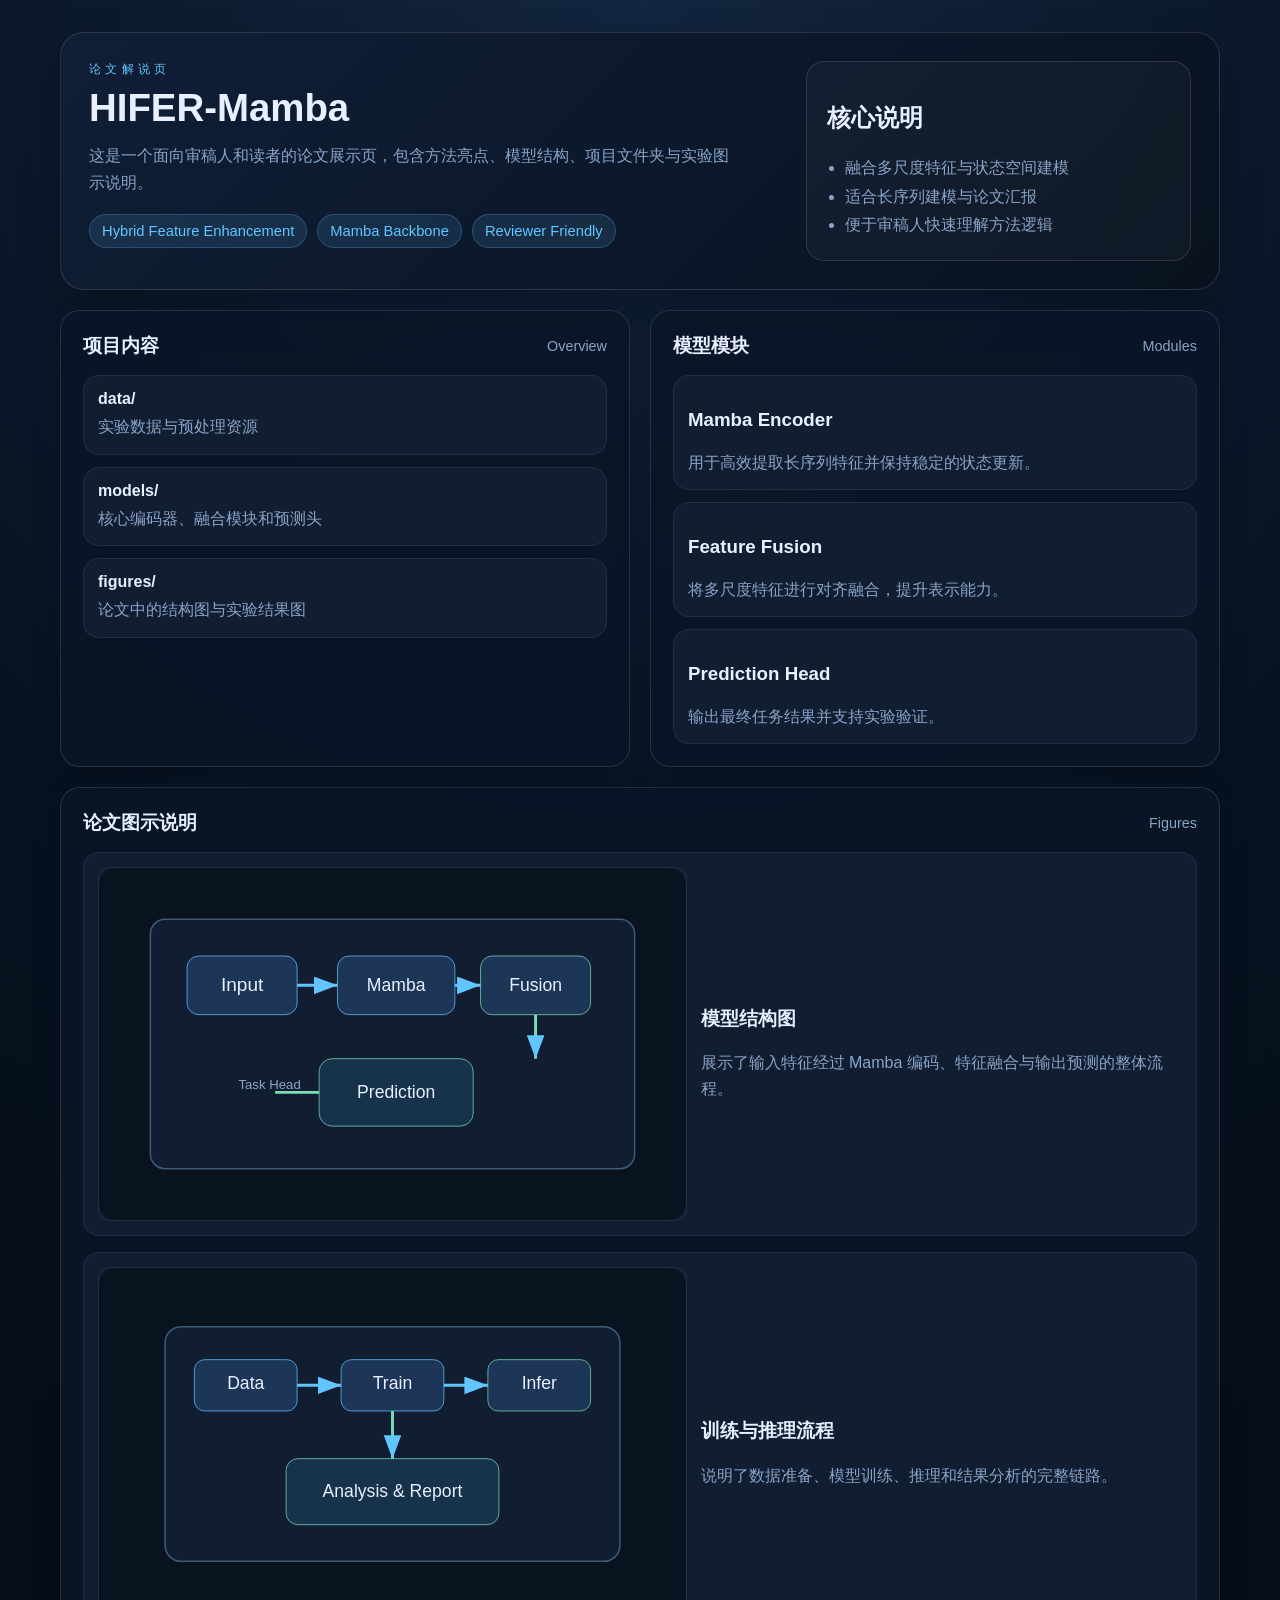
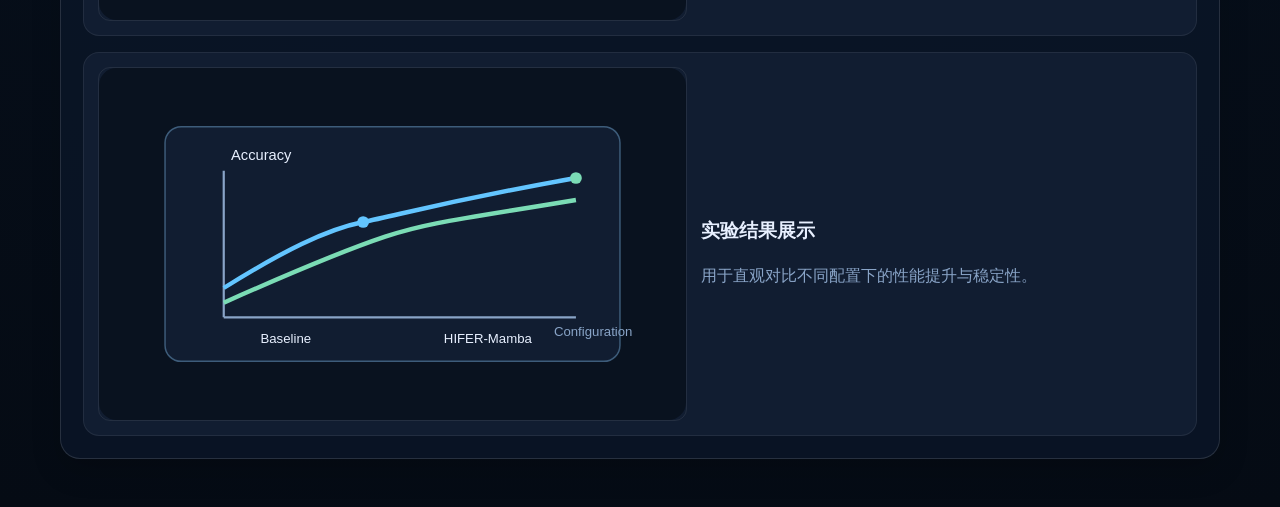
==== docs/index.html @ e65b1238 "Add paper-style project introduction page" ====
<!DOCTYPE html>
<html lang="zh-CN">
  <head>
    <meta charset="UTF-8" />
    <meta name="viewport" content="width=device-width, initial-scale=1.0" />
    <title>HIFER-Mamba 论文解说页</title>
    <link rel="stylesheet" href="../styles.css" />
  </head>
  <body>
    <div class="page-shell">
      <header class="hero">
        <div class="hero__intro">
          <p class="eyebrow">论文解说页</p>
          <h1>HIFER-Mamba</h1>
          <p class="hero__summary">
            这是一个面向审稿人和读者的论文展示页，包含方法亮点、模型结构、项目文件夹与实验图示说明。
          </p>
          <div class="tag-row">
            <span>Hybrid Feature Enhancement</span>
            <span>Mamba Backbone</span>
            <span>Reviewer Friendly</span>
          </div>
        </div>
        <div class="hero__panel">
          <h2>核心说明</h2>
          <ul>
            <li>融合多尺度特征与状态空间建模</li>
            <li>适合长序列建模与论文汇报</li>
            <li>便于审稿人快速理解方法逻辑</li>
          </ul>
        </div>
      </header>

      <main class="content-grid">
        <section class="panel">
          <div class="panel__title-row">
            <h2>项目内容</h2>
            <span>Overview</span>
          </div>
          <div class="folder-list">
            <div class="folder-card">
              <strong>data/</strong>
              <p>实验数据与预处理资源</p>
            </div>
            <div class="folder-card">
              <strong>models/</strong>
              <p>核心编码器、融合模块和预测头</p>
            </div>
            <div class="folder-card">
              <strong>figures/</strong>
              <p>论文中的结构图与实验结果图</p>
            </div>
          </div>
        </section>

        <section class="panel">
          <div class="panel__title-row">
            <h2>模型模块</h2>
            <span>Modules</span>
          </div>
          <div class="model-grid">
            <article class="model-card">
              <h3>Mamba Encoder</h3>
              <p>用于高效提取长序列特征并保持稳定的状态更新。</p>
            </article>
            <article class="model-card">
              <h3>Feature Fusion</h3>
              <p>将多尺度特征进行对齐融合，提升表示能力。</p>
            </article>
            <article class="model-card">
              <h3>Prediction Head</h3>
              <p>输出最终任务结果并支持实验验证。</p>
            </article>
          </div>
        </section>
      </main>

      <section class="panel panel--wide">
        <div class="panel__title-row">
          <h2>论文图示说明</h2>
          <span>Figures</span>
        </div>
        <div class="figure-grid">
          <article class="figure-card">
            <img src="../assets/architecture.svg" alt="模型结构图" />
            <div>
              <h3>模型结构图</h3>
              <p>展示了输入特征经过 Mamba 编码、特征融合与输出预测的整体流程。</p>
            </div>
          </article>
          <article class="figure-card">
            <img src="../assets/pipeline.svg" alt="训练流程图" />
            <div>
              <h3>训练与推理流程</h3>
              <p>说明了数据准备、模型训练、推理和结果分析的完整链路。</p>
            </div>
          </article>
          <article class="figure-card">
            <img src="../assets/results.svg" alt="实验结果图" />
            <div>
              <h3>实验结果展示</h3>
              <p>用于直观对比不同配置下的性能提升与稳定性。</p>
            </div>
          </article>
        </div>
      </section>
    </div>
  </body>
</html>
---- styles.css ----
:root {
  color-scheme: dark;
  --bg: #07111f;
  --panel: rgba(10, 21, 38, 0.92);
  --panel-strong: #111d31;
  --border: rgba(255, 255, 255, 0.12);
  --text: #e8f0ff;
  --muted: #89a4c7;
  --accent: #63c5ff;
  --accent-2: #7bdcb5;
}

* {
  box-sizing: border-box;
}

body {
  margin: 0;
  font-family: "Segoe UI", Arial, sans-serif;
  background: radial-gradient(circle at top, #13253f 0%, var(--bg) 45%, #050b14 100%);
  color: var(--text);
}

img {
  display: block;
  width: 100%;
}

.page-shell {
  max-width: 1200px;
  margin: 0 auto;
  padding: 32px 20px 48px;
}

.hero {
  display: grid;
  grid-template-columns: 1.8fr 1fr;
  gap: 24px;
  padding: 28px;
  border: 1px solid var(--border);
  background: linear-gradient(135deg, rgba(16, 31, 56, 0.96), rgba(9, 17, 30, 0.96));
  border-radius: 24px;
  box-shadow: 0 20px 40px rgba(0, 0, 0, 0.25);
}

.eyebrow {
  margin: 0 0 8px;
  letter-spacing: 0.35em;
  text-transform: uppercase;
  font-size: 0.78rem;
  color: var(--accent);
}

h1 {
  margin: 0;
  font-size: 2.4rem;
}

.hero__summary {
  margin: 12px 0 0;
  max-width: 640px;
  color: var(--muted);
  line-height: 1.7;
}

.tag-row {
  display: flex;
  flex-wrap: wrap;
  gap: 10px;
  margin-top: 18px;
}

.tag-row span {
  padding: 8px 12px;
  border-radius: 999px;
  background: rgba(99, 197, 255, 0.12);
  color: var(--accent);
  border: 1px solid rgba(99, 197, 255, 0.24);
  font-size: 0.92rem;
}

.hero__panel {
  padding: 20px;
  border-radius: 18px;
  background: rgba(255, 255, 255, 0.03);
  border: 1px solid var(--border);
}

.hero__panel ul {
  margin: 10px 0 0;
  padding-left: 18px;
  color: var(--muted);
  line-height: 1.8;
}

.content-grid {
  display: grid;
  grid-template-columns: 1fr 1fr;
  gap: 20px;
  margin-top: 20px;
}

.panel {
  padding: 22px;
  border-radius: 20px;
  background: var(--panel);
  border: 1px solid var(--border);
  box-shadow: 0 12px 30px rgba(0, 0, 0, 0.16);
}

.panel--wide {
  margin-top: 20px;
}

.panel__title-row {
  display: flex;
  justify-content: space-between;
  align-items: center;
  margin-bottom: 16px;
}

.panel__title-row h2 {
  margin: 0;
  font-size: 1.18rem;
}

.panel__title-row span {
  color: var(--muted);
  font-size: 0.9rem;
}

.folder-list {
  display: grid;
  gap: 12px;
}

.folder-card,
.model-card,
.figure-card {
  padding: 14px;
  border-radius: 16px;
  background: var(--panel-strong);
  border: 1px solid rgba(255, 255, 255, 0.07);
}

.folder-card p,
.model-card p,
.figure-card p {
  margin: 6px 0 0;
  color: var(--muted);
  line-height: 1.6;
}

.model-grid {
  display: grid;
  gap: 12px;
}

.figure-grid {
  display: grid;
  gap: 16px;
}

.figure-card {
  display: grid;
  grid-template-columns: 1.1fr 0.9fr;
  gap: 14px;
  align-items: center;
}

.figure-card img {
  border-radius: 12px;
  border: 1px solid rgba(255, 255, 255, 0.08);
}

@media (max-width: 900px) {
  .hero,
  .content-grid,
  .figure-card {
    grid-template-columns: 1fr;
  }
}
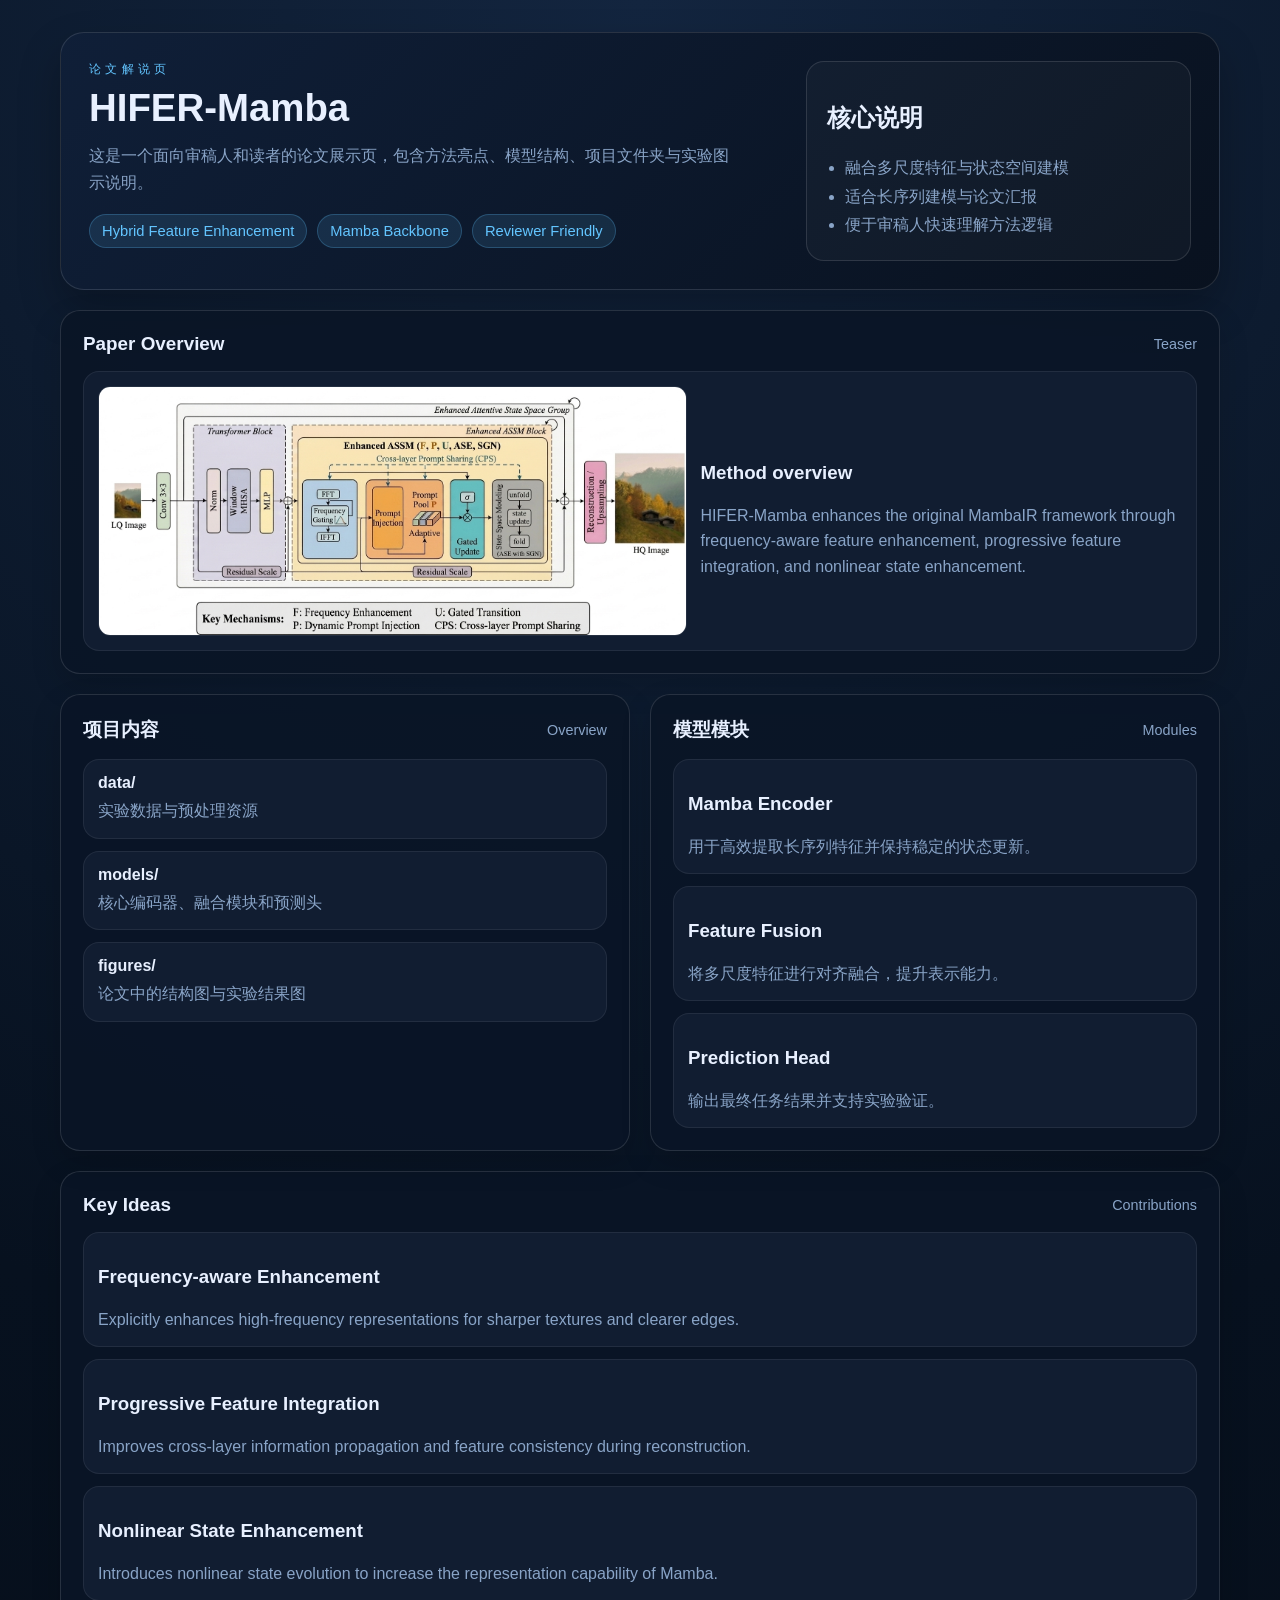
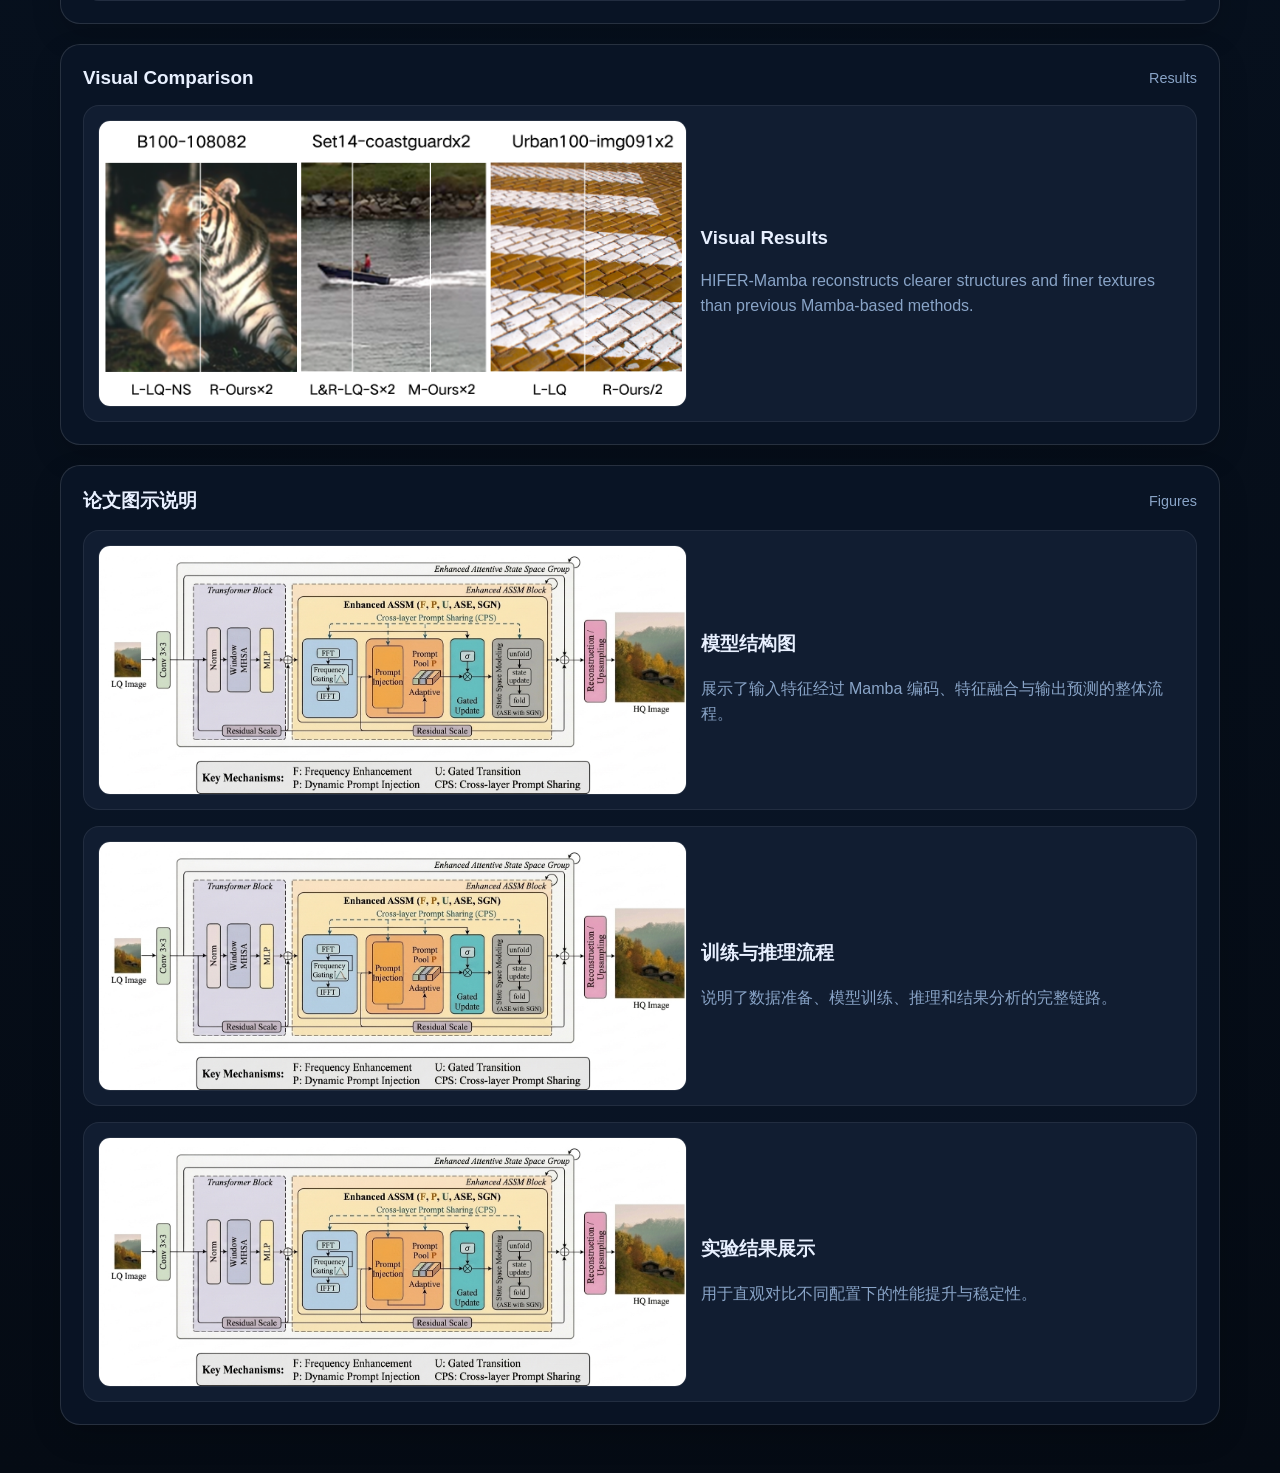
==== commit adc1e609: "Fix image paths for docs page" ====
--- a/docs/index.html
+++ b/docs/index.html
@@ -30,6 +30,20 @@
           </ul>
         </div>
       </header>
+
+      <section class="panel panel--wide" style="margin-top: 20px;">
+        <div class="panel__title-row">
+          <h2>Paper Overview</h2>
+          <span>Teaser</span>
+        </div>
+        <div class="figure-card">
+          <img src="./figures/overview.png" alt="HIFER-Mamba overview" />
+          <div>
+            <h3>Method overview</h3>
+            <p>HIFER-Mamba enhances the original MambaIR framework through frequency-aware feature enhancement, progressive feature integration, and nonlinear state enhancement.</p>
+          </div>
+        </div>
+      </section>
 
       <main class="content-grid">
         <section class="panel">
@@ -77,26 +91,61 @@
 
       <section class="panel panel--wide">
         <div class="panel__title-row">
+          <h2>Key Ideas</h2>
+          <span>Contributions</span>
+        </div>
+        <div class="model-grid">
+          <article class="model-card">
+            <h3>Frequency-aware Enhancement</h3>
+            <p>Explicitly enhances high-frequency representations for sharper textures and clearer edges.</p>
+          </article>
+          <article class="model-card">
+            <h3>Progressive Feature Integration</h3>
+            <p>Improves cross-layer information propagation and feature consistency during reconstruction.</p>
+          </article>
+          <article class="model-card">
+            <h3>Nonlinear State Enhancement</h3>
+            <p>Introduces nonlinear state evolution to increase the representation capability of Mamba.</p>
+          </article>
+        </div>
+      </section>
+
+      <section class="panel panel--wide">
+        <div class="panel__title-row">
+          <h2>Visual Comparison</h2>
+          <span>Results</span>
+        </div>
+        <div class="figure-card">
+          <img src="./figures/LQ-ours.png" alt="Visual comparison result" />
+          <div>
+            <h3>Visual Results</h3>
+            <p>HIFER-Mamba reconstructs clearer structures and finer textures than previous Mamba-based methods.</p>
+          </div>
+        </div>
+      </section>
+
+      <section class="panel panel--wide">
+        <div class="panel__title-row">
           <h2>论文图示说明</h2>
           <span>Figures</span>
         </div>
         <div class="figure-grid">
           <article class="figure-card">
-            <img src="../assets/architecture.svg" alt="模型结构图" />
+            <img src="./figures/overview.png" alt="模型结构图" />
             <div>
               <h3>模型结构图</h3>
               <p>展示了输入特征经过 Mamba 编码、特征融合与输出预测的整体流程。</p>
             </div>
           </article>
           <article class="figure-card">
-            <img src="../assets/pipeline.svg" alt="训练流程图" />
+            <img src="./figures/overview.png" alt="训练流程图" />
             <div>
               <h3>训练与推理流程</h3>
               <p>说明了数据准备、模型训练、推理和结果分析的完整链路。</p>
             </div>
           </article>
           <article class="figure-card">
-            <img src="../assets/results.svg" alt="实验结果图" />
+            <img src="./figures/overview.png" alt="实验结果图" />
             <div>
               <h3>实验结果展示</h3>
               <p>用于直观对比不同配置下的性能提升与稳定性。</p>
